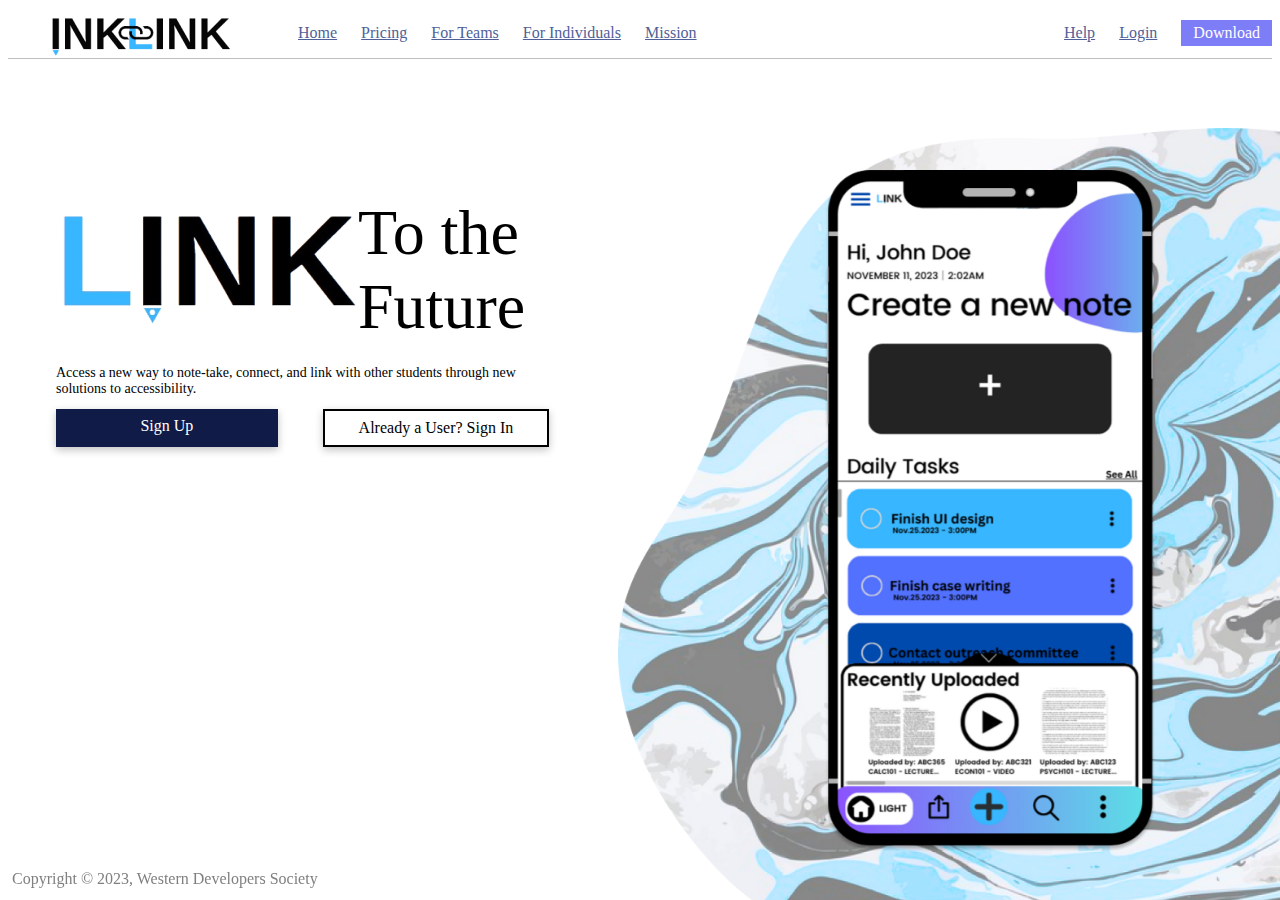
==== index.html @ 26439f78 "Init commit" ====
<!DOCTYPE html>
<html lang="en">
  <head>
    <meta charset="UTF-8">
    <meta name="viewport" content="width=device-width, initial-scale=1.0">
    <meta http-equiv="X-UA-Compatible" content="ie=edge">
    <title>InkLink</title>
    <link rel="stylesheet" href="./style.css">
    <link rel="icon" href="assets/link.png" type="image/x-icon">
  </head>
  <body>
    <main>
        <div class="navbar">
          <div class="pages">
            <img src="assets/logo.png" alt="logo">
            <a href="index.html">Home</a>
            <a href="pricing.html">Pricing</a>
            <a href="teams.html">For Teams</a>
            <a href="individuals.html">For Individuals</a>
            <a href="mission.html">Mission</a>
          </div>
          <div class="general">
            <a href="help.html">Help</a>
            <a href="login.html">Login</a>
            <a href="download.html" class="btn">Download</a>
          </div>
        </div>
        <div class="main">
            <div class="head">
              <div class="title">
                <img src="assets/link.png" />
                <span class="title">To the Future</span>
              </div>
              <div class="description">
                Access a new way to note-take, connect, and link with other students through new solutions to accessibility. 
              </div>
              <div class="actions">
                <a href="register.html" class="signup">Sign Up</a>
                <a href="login.html" class="signin">Already a User? Sign In</a>
              </div>
            </div>
            <img src="assets/phone-demo.png" class="phone" />
            <img src="assets/splash-img.png" class="splash" />
        </div>
        <span class="copy">Copyright © 2023, Western Developers Society</div>
    </main>
	<script src="script.js"></script>
  </body>
</html>
---- style.css ----
body {
    --btn-primary: #7D7DF7;
    --border: #C0BFBF;
    --link-color: #505F98;
    --btn-primary-dark: #111b47;
    --btn-secondary: transparent;
}

.navbar {
    display: flex;
    justify-content: space-between;
    border-bottom: 1px solid var(--border);
}

.navbar a {
    color: var(--link-color);
}

.pages {
    display: flex;
    justify-content: flex-start;
    width: 60%;
    align-items: center;
    gap: 24px;
}

.general {
    width: 40%;
    display: flex;
    justify-content: flex-end;
    align-items: center;
    gap: 24px;
}

.head {
    margin: 128px 0 0 48px;
    width: calc(100% - 648px);
    display: flex;
    flex-direction: column;
    justify-content: flex-start;
    align-items: flex-start;
    gap: 12px;
}

.title {
    display: flex;
    justify-content: flex-start;
    align-items: center;
}

.title > .title {
    font-size: 64px;
    font-family: 'Roboto';
}

.title > img {
    margin: -12px 0;
}

.description {
    width: 80%;
    display: inline;
    font-size: 14px;
    font-family: 'Roboto';
}

.actions {
    width: 80%;
    display: flex;
    justify-content: space-between;
    z-index: 10;
}

.actions > a {
    padding: 8px 0;
    width: 45%;
    font-size: 16px;
    box-shadow: rgba(0, 0, 0, 0.24) 0px 3px 8px;
    text-decoration: none;
    text-align: center;
}

.signup {
    background-color: var(--btn-primary-dark);
    color: white;
    border: none;
}

.signin {
    background-color: var(--btn-secondary);
    color: black;
    border: 2px solid black;
}

.splash {
    position: fixed;
    bottom: 0;
    right: 0;
    height: calc(100vh - 128px);
}

.phone {
    z-index: 10;
    position: fixed;
    bottom: 48px;
    right: 124px;
    height: calc(90vh - 128px);
}

.btn {
    text-decoration: none;
    background-color: var(--btn-primary);
    padding: 4px 12px;
    color: white !important;
}

.copy {
    position: fixed;
    bottom: 12px;
    left: 12px;
    color: grey;
}

.login_form {
    margin: 64px auto;
    width: 50vh;
    max-width: 600px;
    display: flex;
    flex-direction: column;
    gap: 24px;
    align-items: center;
}

.login_form > input {
    width: 100%;
    height: 64px;
    text-align: center;
    font-size: 24px;
    cursor: pointer;
}

.notes_main {
    display: flex;
    height: calc(100vh - 67px);
}

.sidebar {
    height: calc(100% - 48px);
    width: 20%;
    border-right: 1px solid var(--border);
    padding: 24px;
}

.sidebar > .top {
    font-size: 16px;
    display: flex;
    justify-content: space-between;
    font-weight: bold;
    font-family: 'Roboto';
    border-bottom: 1px solid var(--border);
    padding-bottom: 16px;
}

.notes {
    width: 80%;
    height: 100%;
    background-image: linear-gradient(0deg, var(--border) 5%, #ffffff 5%, #ffffff 100%);
    background-size: 28.28px 28.28px;
}

.writing {
    resize: none;
    background: transparent;
    width: 90%;
    margin: 0 0 0 10%;
    height: calc(100% - 2px);
    border: none;
    border-left: 1px solid red;
    outline: none;
    line-height: 28.28px;
    font-size: 20px;
}

.files {
    display: flex;
    flex-direction: column;
    justify-content: flex-start;
    gap: 12px;
    align-items: center;
    padding: 12px 0;
}

.files > button {
    width: 80%;
    height: 28px;
    font-size: 20px;
}
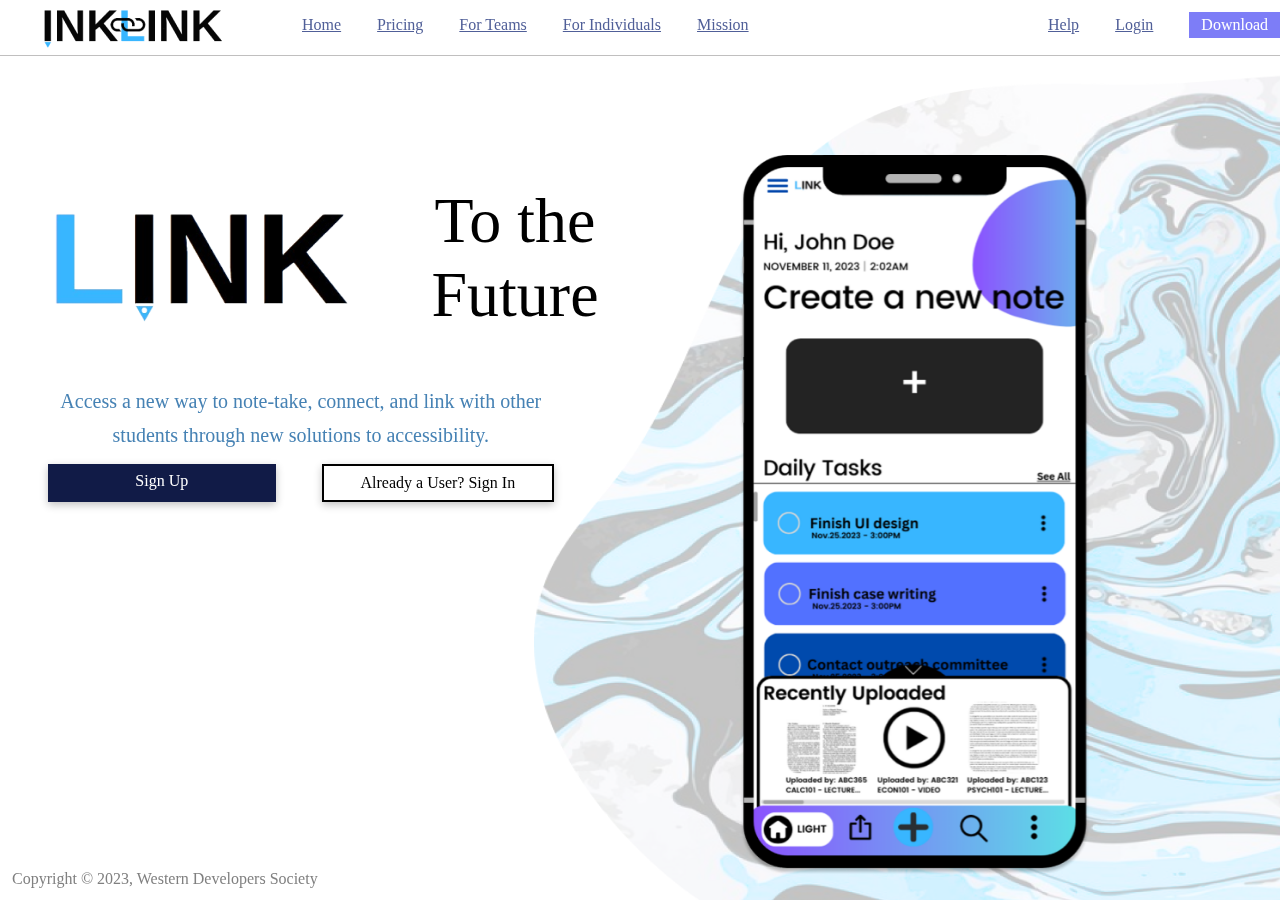
==== commit e0461c00: "more" ====
--- a/index.html
+++ b/index.html
@@ -45,5 +45,46 @@
         <span class="copy">Copyright © 2023, Western Developers Society</div>
     </main>
 	<script src="script.js"></script>
+  <script>
+    // Your existing code goes here
+
+    let msg = new SpeechSynthesisUtterance();
+    let voices = speechSynthesis.getVoices();
+    msg.voice = voices[0];
+    let isTextSpoken = false;
+
+    document.addEventListener('keydown', (e) => {
+        if (e.key === 'Enter' && window.getSelection().toString() !== '' && !isTextSpoken) {
+            let selectedText = window.getSelection().toString();
+            let range = window.getSelection().getRangeAt(0);
+            
+            // Create a unique identifier for the mark element
+            let uniqueId = 'highlight_' + Date.now();
+            
+            // Create a mark element with a unique class
+            let mark = document.createElement('mark');
+            mark.className = 'custom-highlight';
+            mark.id = uniqueId;
+            mark.appendChild(range.extractContents());
+            range.insertNode(mark);
+
+            // Speak the selected text
+            msg.text = selectedText;
+            speechSynthesis.speak(msg);
+
+            isTextSpoken = true;
+
+            msg.addEventListener('end', () => {
+                // Remove the mark element after speech
+                let highlightedElement = document.getElementById(uniqueId);
+                if (highlightedElement) {
+                    highlightedElement.outerHTML = highlightedElement.innerHTML;
+                }
+                isTextSpoken = false;
+            });
+        }
+    });
+  </script>
+
   </body>
 </html>--- a/style.css
+++ b/style.css
@@ -4,32 +4,83 @@
     --link-color: #505F98;
     --btn-primary-dark: #111b47;
     --btn-secondary: transparent;
-}
+    margin: 0;
+    padding: 0;
+}
+
 
 .navbar {
     display: flex;
     justify-content: space-between;
     border-bottom: 1px solid var(--border);
+    padding-bottom: 5px;
 }
 
 .navbar a {
     color: var(--link-color);
 }
 
+.navbar2 {
+    display: flex;
+    justify-content: space-between;
+    align-items: center;
+    background-color: black; /* Dark background color */
+    padding: 10px 20px; /* Adjust padding as needed */
+    box-shadow: 0px 2px 5px rgba(0, 0, 0, 0.1); /* Optional: Box shadow for a subtle lift */
+    position: relative;
+    width: 100%; /* Make sure the navbar spans the entire width */
+    box-sizing: border-box; /* Include padding and border in element's total width and height */
+}
+
 .pages {
     display: flex;
     justify-content: flex-start;
     width: 60%;
     align-items: center;
-    gap: 24px;
-}
+    gap: 36px;
+    font-family:'Roboto';
+}
+
+.pages2 {
+    display: flex;
+    gap: 20px;
+    font-family:'Roboto';
+}
+
+.pages2 a {
+    color: #ffffff; /* White text color */
+    text-decoration: none;
+    font-size: 16px; /* Adjust font size as needed */
+}
+.pages2 img {
+    max-height: 24px; /* Limit the height of images */
+}
+
 
 .general {
     width: 40%;
     display: flex;
     justify-content: flex-end;
     align-items: center;
-    gap: 24px;
+    gap: 36px;
+}
+
+.general2 {
+    width: 40%;
+    display: flex;
+    justify-content: flex-end;
+    align-items: center;
+    gap: 10px;
+}
+
+.general2 a {
+    color: #ffffff; /* White text color */
+    text-decoration: none;
+    font-size: 16px; /* Adjust font size as needed */
+}
+
+.general2 img {
+    max-height: 24px; /* Limit the height of images */
 }
 
 .head {
@@ -42,26 +93,36 @@
     gap: 12px;
 }
 
+
 .title {
     display: flex;
     justify-content: flex-start;
     align-items: center;
+    margin-bottom: 20px;
 }
 
 .title > .title {
     font-size: 64px;
-    font-family: 'Roboto';
-}
-
+    font-family: "Roboto";
+}
+
+.title > .title2 {
+    font-size: 48px;
+    font-family: "Roboto";
+
+}
 .title > img {
-    margin: -12px 0;
+    margin: -84px 0;
+
 }
 
 .description {
     width: 80%;
+    color:steelblue;
     display: inline;
-    font-size: 14px;
-    font-family: 'Roboto';
+    font-size: 20px;
+    font-family:'Roboto';
+    line-height: 1.7;
 }
 
 .actions {
@@ -84,27 +145,34 @@
     background-color: var(--btn-primary-dark);
     color: white;
     border: none;
+    font-family:'Roboto';
+    align-items: center;
 }
 
 .signin {
     background-color: var(--btn-secondary);
     color: black;
     border: 2px solid black;
+    font-family: 'Roboto';
+    align-items: center;
 }
 
 .splash {
     position: fixed;
-    bottom: 0;
-    right: 0;
-    height: calc(100vh - 128px);
+    bottom: -10px;
+    right: -150px;
+    height: 93%;
+    width: 70%;
+    z-index: -5;
+    opacity: 0.5;
 }
 
 .phone {
     z-index: 10;
     position: fixed;
-    bottom: 48px;
-    right: 124px;
-    height: calc(90vh - 128px);
+    bottom: 25px;
+    right: 190px;
+    height: 80%;
 }
 
 .btn {
@@ -145,29 +213,58 @@
 }
 
 .sidebar {
-    height: calc(100% - 48px);
+    height: 100vh;
     width: 20%;
-    border-right: 1px solid var(--border);
-    padding: 24px;
-}
-
-.sidebar > .top {
-    font-size: 16px;
-    display: flex;
-    justify-content: space-between;
-    font-weight: bold;
-    font-family: 'Roboto';
-    border-bottom: 1px solid var(--border);
-    padding-bottom: 16px;
-}
-
+    background-color: white;
+    padding-top: 20px;
+    color: black;
+    display: flex;
+    flex-direction: column;
+    align-items: center;
+}
+
+.top-section {
+    width: 305px;
+    height: 49px;
+    flex-shrink: 0;
+    display: flex;
+    flex-direction: column;
+    align-items: center;
+    margin-bottom: 20px;
+
+}
+
+.top-section img {
+    width: 30px; /* Adjust the size of the file image */
+    margin-right: 10px;
+    align-items: center;
+}
+
+.files-section,
+.folders-section {
+    width: 100%;
+    padding: 10px;
+    box-sizing: border-box;
+}
 .notes {
     width: 80%;
     height: 100%;
     background-image: linear-gradient(0deg, var(--border) 5%, #ffffff 5%, #ffffff 100%);
     background-size: 28.28px 28.28px;
-}
-
+    position: relative;
+}
+
+.add-button {
+    cursor: pointer;
+    color: blue;
+    text-decoration: underline;
+}
+
+.tts {
+    position: absolute;
+    top: 10px; 
+    right: 10px;
+}
 .writing {
     resize: none;
     background: transparent;
@@ -194,4 +291,251 @@
     width: 80%;
     height: 28px;
     font-size: 20px;
+}
+
+.search-container {
+    float: right;
+    margin-right: 20px; /* Adjust the margin as needed */
+}
+
+.search-bar {
+    padding: 10px;
+    border: none;
+    border-radius: 5px;
+    margin-right: 5px;
+}
+
+.upload-btn {
+    padding: 10px;
+    background-color: #4CAF50; /* Green background color */
+    color: white;
+    border: none;
+    border-radius: 5px;
+    cursor: pointer;
+}
+
+.upload-btn:hover {
+    background-color: #45a049; /* Darker green on hover */
+}
+
+.main {
+    text-align: center;
+}
+.head2 {
+    margin: 64px 0 0 0;
+}
+  
+.pricing-container {
+    display: flex;
+    justify-content: center;
+    margin-top: 60px;
+    background-color: #f2f2f2; /* Light grey background */
+    padding: 20px; /* Adjust as needed */
+    border-radius: 10px; /* Optional: Rounded corners */
+    width: 70%;
+}
+
+.pricing-plan {
+    width: 45%;
+    padding: 100px;
+    background-color: white;
+    margin: 0 10px; /* Adjust spacing between boxes */
+    border-radius: 8px; /* Optional: Rounded corners */
+    box-shadow: 0 0 10px rgba(0, 0, 0, 0.1); /* Optional: Box shadow for a subtle lift */
+    line-height: 2;
+}
+
+.pricing-plan h2 {
+    color: #000;
+    text-align: center;
+    font-feature-settings: 'clig' off, 'liga' off;
+    font-family: Roboto;
+    font-size: 36px;
+    font-style: normal;
+    font-weight: 700;
+    line-height: 66px; /* 183.333% */
+    letter-spacing: 1px;
+  }
+  
+.pricing-plan h3 {
+    color: #7B7B7B;
+    text-align: center;
+    font-feature-settings: 'clig' off, 'liga' off;
+    font-family: Roboto;
+    font-size: 32px;
+    font-style: normal;
+    font-weight: 500;
+    line-height: 66px; /* 206.25% */
+    letter-spacing: 1px;
+  }
+  
+.pricing-plan ul {
+    list-style-type: none;
+    padding: 0;
+    margin-top: 20px;
+  }
+  
+.pricing-plan li {
+    color: var(--colour-main-blue-500, #505F98);
+    font-feature-settings: 'clig' off, 'liga' off;
+    font-family: Roboto;
+    font-size: 110%;
+    font-style: normal;
+    font-weight: 400;
+    margin-bottom: 12px; /* Increase margin between list items */
+    display: flex;
+    align-items: center;
+    font-family:'Roboto';
+  }
+  
+.pricing-plan li img {
+    margin-right: 20px;
+  }
+
+.pricing-plan a {
+    color: #333; 
+    font-family:'Roboto';
+}
+/* Style for hiding the radio buttons initially */
+.radio-group {
+    display: none;
+}
+
+/* Style for the label to resemble a button */
+label {
+    cursor: pointer;
+    padding: 10px;
+    background-color: #3498db;
+    color: #fff;
+    border-radius: 5px;
+}
+.pricing-plan a {
+    display: block;
+    margin-top: 50px;
+    padding: 15px;
+    background-color:#111b47;
+    color: white;
+    text-decoration: none;
+    border-radius: 5px;
+    font-family:'Roboto';
+
+}
+
+.highlight-box {
+    background-color: #AEE2FF; 
+    padding: 10px;
+    margin: 10px 0; /* Adjust margin as needed */
+    border-radius: 15px;
+    position: absolute;
+    left: -5px; 
+    top: 80px; 
+}
+
+.highlight-box span {
+    color: #000;
+    text-align: center;
+    font-family: 'Roboto';
+    font-size: 40px;
+    font-style: normal;
+    font-weight: 700;
+    line-height: normal;
+}
+
+.action-boxes {
+    display: flex;
+    gap: 10px; /* Adjust the gap between boxes */
+    margin-top: 175px; /* Adjust margin as needed */
+}
+
+.upload-btn {
+    display: flex;
+    align-items: center; /* Align items vertically */
+    padding: 10px;
+    border: none;
+    cursor: pointer;
+    border-radius: 20px;
+    background: linear-gradient(0deg, #82C3FF 0%, #82C3FF 100%), linear-gradient(0deg, #82C3FF 0%, #82C3FF 100%), #82C3FF;
+    width: 675px;
+    height: 59.555px;
+    flex-shrink: 0;
+    font-size: 20px;
+    text-align: center;
+    justify-content: center;
+    color: black;
+}
+
+.upload-btn img {
+    margin-right: 10px; /* Adjust margin as needed */
+    width: 20px; /* Adjust width as needed */
+    height: auto; /* Maintain aspect ratio */
+}
+
+
+
+.search-container {
+    display: flex;
+    border-radius: 20px;
+   
+}
+
+.search-bar {
+    padding: 10px;
+    cursor: pointer;
+    border-radius: 20px;
+    background: #F1F1F1;
+    width: 675px;
+    height: 39.555px;
+    flex-shrink: 0;
+    text-align: center;
+    font-size: 20px;
+
+}
+
+.directory-display {
+    display: flex;
+    flex-wrap: wrap; /* Allow items to wrap to the next line */
+    gap: 10px; /* Add some space between items */
+}
+
+.listing {
+    display: flex;
+    flex-direction: column; /* Stack items vertically */
+    align-items: center; /* Center items horizontally */
+    padding: 40px; /* Add padding for better spacing */
+    border-radius: 10px; /* Add border-radius for rounded corners */
+}
+
+.file-img {
+    width: 90px; /* Adjust the size of the image */
+    height: 100px;
+    margin-bottom: 5px; /* Add some space between the image and text */
+}
+
+.listing-span {
+    font-size: 40px; /* Adjust font size if needed */
+}
+
+footer {
+    color: grey; /* Set text color for the footer */
+    padding: 10px; /* Add padding to the footer */
+    position: fixed;
+    bottom: 12px;
+    left: 12px;
+    
+}
+
+.footer-content {
+    display: flex;
+    align-items: center; /* Align items vertically */
+    color: grey;
+}
+
+.footer-content img {
+    width: 30px; /* Adjust the width of the image */
+    margin-right: 10px; /* Add space between the image and text */
+}
+
+.highlighted-text {
+    background-color: yellow;
+    /* Add any additional styles you want for the highlighted text */
 }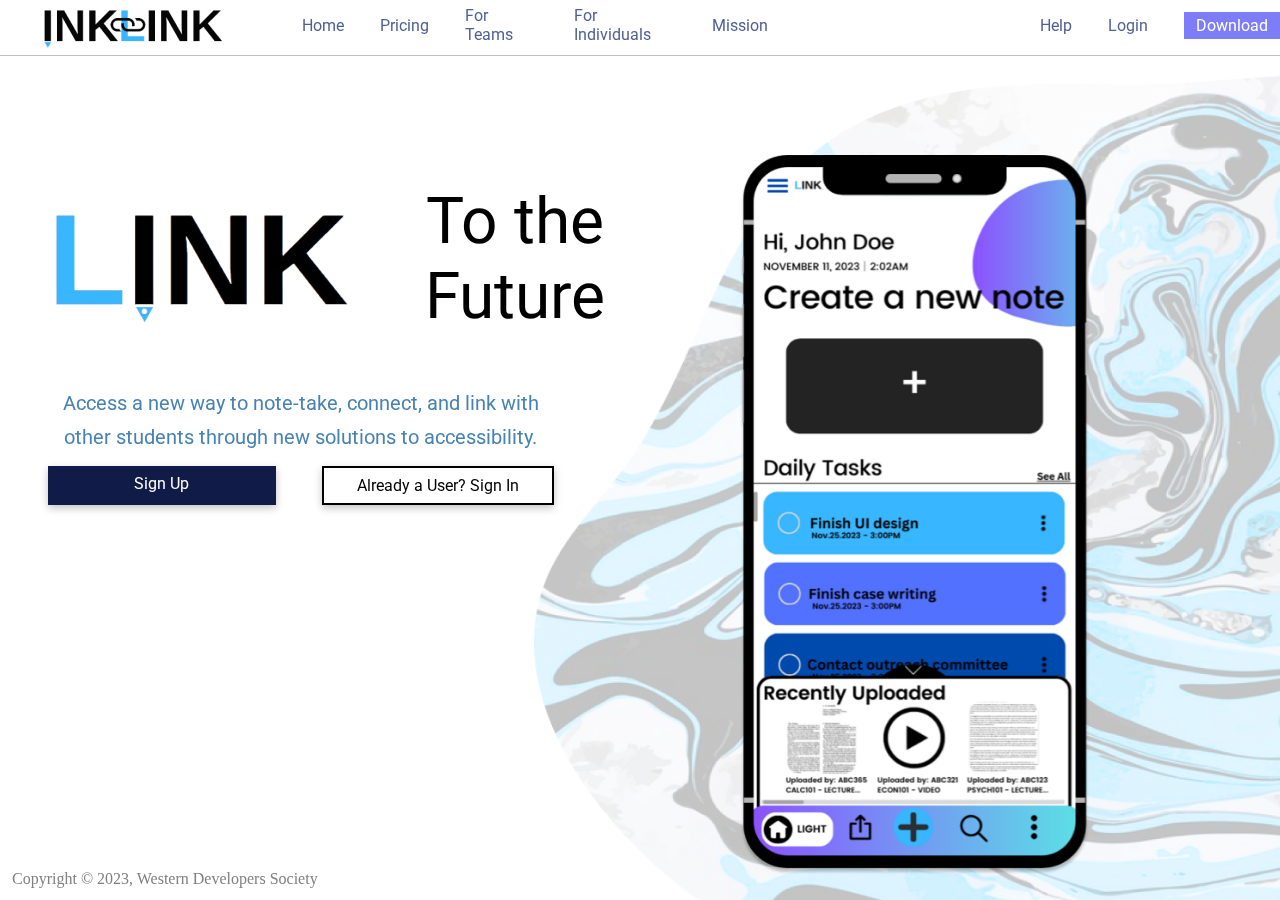
==== commit eb32d3d7: "Push" ====
--- a/index.html
+++ b/index.html
@@ -6,6 +6,9 @@
     <meta http-equiv="X-UA-Compatible" content="ie=edge">
     <title>InkLink</title>
     <link rel="stylesheet" href="./style.css">
+    <link rel="preconnect" href="https://fonts.googleapis.com">
+<link rel="preconnect" href="https://fonts.gstatic.com" crossorigin>
+<link href="https://fonts.googleapis.com/css2?family=Roboto:wght@400;500;700&display=swap" rel="stylesheet">
     <link rel="icon" href="assets/link.png" type="image/x-icon">
   </head>
   <body>
@@ -45,46 +48,5 @@
         <span class="copy">Copyright © 2023, Western Developers Society</div>
     </main>
 	<script src="script.js"></script>
-  <script>
-    // Your existing code goes here
-
-    let msg = new SpeechSynthesisUtterance();
-    let voices = speechSynthesis.getVoices();
-    msg.voice = voices[0];
-    let isTextSpoken = false;
-
-    document.addEventListener('keydown', (e) => {
-        if (e.key === 'Enter' && window.getSelection().toString() !== '' && !isTextSpoken) {
-            let selectedText = window.getSelection().toString();
-            let range = window.getSelection().getRangeAt(0);
-            
-            // Create a unique identifier for the mark element
-            let uniqueId = 'highlight_' + Date.now();
-            
-            // Create a mark element with a unique class
-            let mark = document.createElement('mark');
-            mark.className = 'custom-highlight';
-            mark.id = uniqueId;
-            mark.appendChild(range.extractContents());
-            range.insertNode(mark);
-
-            // Speak the selected text
-            msg.text = selectedText;
-            speechSynthesis.speak(msg);
-
-            isTextSpoken = true;
-
-            msg.addEventListener('end', () => {
-                // Remove the mark element after speech
-                let highlightedElement = document.getElementById(uniqueId);
-                if (highlightedElement) {
-                    highlightedElement.outerHTML = highlightedElement.innerHTML;
-                }
-                isTextSpoken = false;
-            });
-        }
-    });
-  </script>
-
   </body>
 </html>--- a/style.css
+++ b/style.css
@@ -18,6 +18,12 @@
 
 .navbar a {
     color: var(--link-color);
+    text-decoration: none;
+}
+
+  
+.navBar a.current {
+    text-decoration: underline;
 }
 
 .navbar2 {
@@ -38,13 +44,13 @@
     width: 60%;
     align-items: center;
     gap: 36px;
-    font-family:'Roboto';
+    font-family: 'Roboto', sans-serif;
 }
 
 .pages2 {
     display: flex;
     gap: 20px;
-    font-family:'Roboto';
+    font-family: 'Roboto', sans-serif;
 }
 
 .pages2 a {
@@ -63,6 +69,7 @@
     justify-content: flex-end;
     align-items: center;
     gap: 36px;
+    font-family: 'Roboto', sans-serif;
 }
 
 .general2 {
@@ -99,6 +106,7 @@
     justify-content: flex-start;
     align-items: center;
     margin-bottom: 20px;
+    font-family: 'Roboto', sans-serif;
 }
 
 .title > .title {
@@ -121,7 +129,7 @@
     color:steelblue;
     display: inline;
     font-size: 20px;
-    font-family:'Roboto';
+    font-family: 'Roboto', sans-serif;
     line-height: 1.7;
 }
 
@@ -145,7 +153,7 @@
     background-color: var(--btn-primary-dark);
     color: white;
     border: none;
-    font-family:'Roboto';
+    font-family: 'Roboto', sans-serif;
     align-items: center;
 }
 
@@ -333,6 +341,7 @@
     padding: 20px; /* Adjust as needed */
     border-radius: 10px; /* Optional: Rounded corners */
     width: 70%;
+    height: 50%;
 }
 
 .pricing-plan {
@@ -385,7 +394,7 @@
     margin-bottom: 12px; /* Increase margin between list items */
     display: flex;
     align-items: center;
-    font-family:'Roboto';
+    font-family: 'Roboto', sans-serif;
   }
   
 .pricing-plan li img {
@@ -394,7 +403,7 @@
 
 .pricing-plan a {
     color: #333; 
-    font-family:'Roboto';
+    font-family: 'Roboto', sans-serif;
 }
 /* Style for hiding the radio buttons initially */
 .radio-group {
@@ -417,7 +426,7 @@
     color: white;
     text-decoration: none;
     border-radius: 5px;
-    font-family:'Roboto';
+    font-family: 'Roboto', sans-serif;
 
 }
 
@@ -447,6 +456,10 @@
     margin-top: 175px; /* Adjust margin as needed */
 }
 
+/* Hide the actual file input */
+#file-input {
+    display: none;
+}
 .upload-btn {
     display: flex;
     align-items: center; /* Align items vertically */
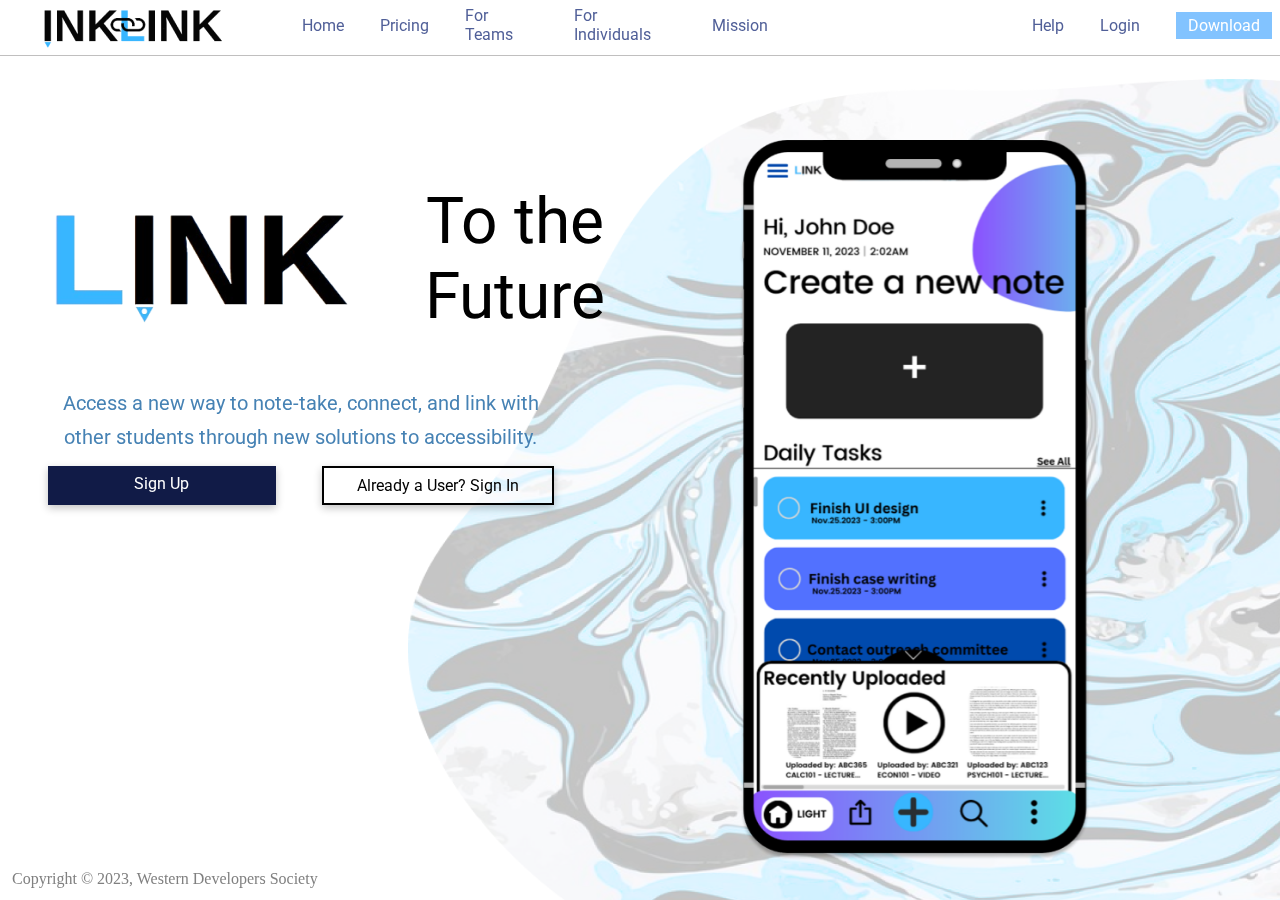
==== commit 0040eb1c: "Final Push" ====
--- a/index.html
+++ b/index.html
@@ -1,52 +1,55 @@
 <!DOCTYPE html>
 <html lang="en">
-  <head>
-    <meta charset="UTF-8">
-    <meta name="viewport" content="width=device-width, initial-scale=1.0">
-    <meta http-equiv="X-UA-Compatible" content="ie=edge">
-    <title>InkLink</title>
-    <link rel="stylesheet" href="./style.css">
-    <link rel="preconnect" href="https://fonts.googleapis.com">
-<link rel="preconnect" href="https://fonts.gstatic.com" crossorigin>
-<link href="https://fonts.googleapis.com/css2?family=Roboto:wght@400;500;700&display=swap" rel="stylesheet">
-    <link rel="icon" href="assets/link.png" type="image/x-icon">
-  </head>
-  <body>
-    <main>
-        <div class="navbar">
-          <div class="pages">
-            <img src="assets/logo.png" alt="logo">
-            <a href="index.html">Home</a>
-            <a href="pricing.html">Pricing</a>
-            <a href="teams.html">For Teams</a>
-            <a href="individuals.html">For Individuals</a>
-            <a href="mission.html">Mission</a>
-          </div>
-          <div class="general">
-            <a href="help.html">Help</a>
-            <a href="login.html">Login</a>
-            <a href="download.html" class="btn">Download</a>
-          </div>
+
+<head>
+  <meta charset="UTF-8">
+  <meta name="viewport" content="width=device-width, initial-scale=1.0">
+  <meta http-equiv="X-UA-Compatible" content="ie=edge">
+  <title>InkLink</title>
+  <link rel="stylesheet" href="./style.css">
+  <link rel="preconnect" href="https://fonts.googleapis.com">
+  <link rel="preconnect" href="https://fonts.gstatic.com" crossorigin>
+  <link href="https://fonts.googleapis.com/css2?family=Roboto:wght@400;500;700&display=swap" rel="stylesheet">
+  <link rel="icon" href="assets/link.png" type="image/x-icon">
+</head>
+
+<body>
+  <main>
+    <div class="navbar">
+      <div class="pages">
+        <img src="assets/logo.png" alt="logo">
+        <a href="index.html">Home</a>
+        <a href="pricing.html">Pricing</a>
+        <a href="teams.html">For Teams</a>
+        <a href="individuals.html">For Individuals</a>
+        <a href="mission.html">Mission</a>
+      </div>
+      <div class="general">
+        <a href="help.html">Help</a>
+        <a href="login.html">Login</a>
+        <a href="download.html" class="btn">Download</a>
+      </div>
+    </div>
+    <div class="main">
+      <div class="head">
+        <div class="title">
+          <img src="assets/link.png" />
+          <span class="title">To the Future</span>
         </div>
-        <div class="main">
-            <div class="head">
-              <div class="title">
-                <img src="assets/link.png" />
-                <span class="title">To the Future</span>
-              </div>
-              <div class="description">
-                Access a new way to note-take, connect, and link with other students through new solutions to accessibility. 
-              </div>
-              <div class="actions">
-                <a href="register.html" class="signup">Sign Up</a>
-                <a href="login.html" class="signin">Already a User? Sign In</a>
-              </div>
-            </div>
-            <img src="assets/phone-demo.png" class="phone" />
-            <img src="assets/splash-img.png" class="splash" />
+        <div class="description">
+          Access a new way to note-take, connect, and link with other students through new solutions to accessibility.
         </div>
-        <span class="copy">Copyright © 2023, Western Developers Society</div>
-    </main>
-	<script src="script.js"></script>
-  </body>
+        <div class="actions">
+          <a href="register.html" class="signup">Sign Up</a>
+          <a href="login.html" class="signin">Already a User? Sign In</a>
+        </div>
+      </div>
+      <img src="assets/phone-demo.png" class="phone" />
+      <img src="assets/splash-img.png" class="splash" />
+    </div>
+    <span class="copy">Copyright © 2023, Western Developers Society</div>
+  </main>
+  <script src="script.js"></script>
+</body>
+
 </html>--- a/style.css
+++ b/style.css
@@ -1,5 +1,5 @@
 body {
-    --btn-primary: #7D7DF7;
+    --btn-primary: #82C3FF;
     --border: #C0BFBF;
     --link-color: #505F98;
     --btn-primary-dark: #111b47;
@@ -21,7 +21,7 @@
     text-decoration: none;
 }
 
-  
+
 .navBar a.current {
     text-decoration: underline;
 }
@@ -30,12 +30,12 @@
     display: flex;
     justify-content: space-between;
     align-items: center;
-    background-color: black; /* Dark background color */
-    padding: 10px 20px; /* Adjust padding as needed */
-    box-shadow: 0px 2px 5px rgba(0, 0, 0, 0.1); /* Optional: Box shadow for a subtle lift */
+    background-color: black;
+    padding: 10px 20px;
+    box-shadow: 0px 2px 5px rgba(0, 0, 0, 0.1);
     position: relative;
-    width: 100%; /* Make sure the navbar spans the entire width */
-    box-sizing: border-box; /* Include padding and border in element's total width and height */
+    width: 100%;
+    box-sizing: border-box;
 }
 
 .pages {
@@ -49,17 +49,18 @@
 
 .pages2 {
     display: flex;
-    gap: 20px;
+    gap: 15px;
     font-family: 'Roboto', sans-serif;
 }
 
 .pages2 a {
-    color: #ffffff; /* White text color */
+    color: #ffffff;
     text-decoration: none;
-    font-size: 16px; /* Adjust font size as needed */
-}
+    font-size: 16px;
+}
+
 .pages2 img {
-    max-height: 24px; /* Limit the height of images */
+    max-height: 24px;
 }
 
 
@@ -77,17 +78,17 @@
     display: flex;
     justify-content: flex-end;
     align-items: center;
-    gap: 10px;
+    gap: 15px;
 }
 
 .general2 a {
-    color: #ffffff; /* White text color */
+    color: #ffffff;
     text-decoration: none;
-    font-size: 16px; /* Adjust font size as needed */
+    font-size: 16px;
 }
 
 .general2 img {
-    max-height: 24px; /* Limit the height of images */
+    max-height: 24px;
 }
 
 .head {
@@ -109,24 +110,25 @@
     font-family: 'Roboto', sans-serif;
 }
 
-.title > .title {
+.title>.title {
     font-size: 64px;
     font-family: "Roboto";
 }
 
-.title > .title2 {
+.title>.title2 {
     font-size: 48px;
     font-family: "Roboto";
 
 }
-.title > img {
+
+.title>img {
     margin: -84px 0;
 
 }
 
 .description {
     width: 80%;
-    color:steelblue;
+    color: steelblue;
     display: inline;
     font-size: 20px;
     font-family: 'Roboto', sans-serif;
@@ -140,7 +142,7 @@
     z-index: 10;
 }
 
-.actions > a {
+.actions>a {
     padding: 8px 0;
     width: 45%;
     font-size: 16px;
@@ -167,8 +169,8 @@
 
 .splash {
     position: fixed;
-    bottom: -10px;
-    right: -150px;
+    bottom: -1rem;
+    right: -1.5rem;
     height: 93%;
     width: 70%;
     z-index: -5;
@@ -176,9 +178,9 @@
 }
 
 .phone {
-    z-index: 10;
+    z-index: -4;
     position: fixed;
-    bottom: 25px;
+    bottom: 2.5rem;
     right: 190px;
     height: 80%;
 }
@@ -188,6 +190,7 @@
     background-color: var(--btn-primary);
     padding: 4px 12px;
     color: white !important;
+    margin-inline-end: 0.5rem;
 }
 
 .copy {
@@ -207,12 +210,63 @@
     align-items: center;
 }
 
-.login_form > input {
+.login_form>input {
     width: 100%;
     height: 64px;
     text-align: center;
     font-size: 24px;
     cursor: pointer;
+}
+
+.register-form {
+    margin: auto;
+    margin-top: 120px;
+    width: 80%;
+    max-width: 400px;
+    display: flex;
+    flex-direction: column;
+    gap: 24px;
+    align-items: center;
+}
+
+.register-form input {
+    width: 100%;
+    height: 40px;
+    text-align: center;
+    font-size: 16px;
+    border: 1px solid #ccc;
+    border-radius: 5px;
+    outline: none;
+}
+
+.emptydir {
+    font-family: 'Roboto', sans-serif;
+    position: absolute;
+    top: 50%;
+    left: 50%;
+    transform: translate(-50%, -50%);
+}
+
+.span-container {
+
+    display: flex;
+    justify-content: center;
+    align-items: center;
+    height: 100vh;
+
+}
+
+::placeholder {
+    text-align: left;
+    font: 1em sans-serif;
+}
+
+.register-form input[type="submit"] {
+    cursor: pointer;
+    background-color: #111b47;
+    color: white;
+    border: none;
+    border-radius: 5px;
 }
 
 .notes_main {
@@ -243,7 +297,7 @@
 }
 
 .top-section img {
-    width: 30px; /* Adjust the size of the file image */
+    width: 30px;
     margin-right: 10px;
     align-items: center;
 }
@@ -254,8 +308,9 @@
     padding: 10px;
     box-sizing: border-box;
 }
+
 .notes {
-    width: 80%;
+    width: 100%;
     height: 100%;
     background-image: linear-gradient(0deg, var(--border) 5%, #ffffff 5%, #ffffff 100%);
     background-size: 28.28px 28.28px;
@@ -270,9 +325,10 @@
 
 .tts {
     position: absolute;
-    top: 10px; 
+    top: 10px;
     right: 10px;
 }
+
 .writing {
     resize: none;
     background: transparent;
@@ -295,7 +351,7 @@
     padding: 12px 0;
 }
 
-.files > button {
+.files>button {
     width: 80%;
     height: 28px;
     font-size: 20px;
@@ -303,7 +359,7 @@
 
 .search-container {
     float: right;
-    margin-right: 20px; /* Adjust the margin as needed */
+    margin-right: 20px;
 }
 
 .search-bar {
@@ -313,9 +369,13 @@
     margin-right: 5px;
 }
 
+.search-bar input {
+    text-align: left;
+}
+
 .upload-btn {
     padding: 10px;
-    background-color: #4CAF50; /* Green background color */
+    background-color: #4CAF50;
     color: white;
     border: none;
     border-radius: 5px;
@@ -323,34 +383,39 @@
 }
 
 .upload-btn:hover {
-    background-color: #45a049; /* Darker green on hover */
+    background-color: #45a049;
 }
 
 .main {
     text-align: center;
 }
+
 .head2 {
     margin: 64px 0 0 0;
 }
-  
+
 .pricing-container {
+    margin-inline-start: 3rem;
     display: flex;
     justify-content: center;
     margin-top: 60px;
-    background-color: #f2f2f2; /* Light grey background */
-    padding: 20px; /* Adjust as needed */
-    border-radius: 10px; /* Optional: Rounded corners */
+    background-color: #f2f2f2;
+    padding: 20px;
+    border-radius: 10px;
+    background-color: #f2f2f2;
+    padding: 20px;
+    border-radius: 10px;
     width: 70%;
     height: 50%;
 }
 
 .pricing-plan {
-    width: 45%;
-    padding: 100px;
+    width: 30%;
+    padding: 60px;
     background-color: white;
-    margin: 0 10px; /* Adjust spacing between boxes */
-    border-radius: 8px; /* Optional: Rounded corners */
-    box-shadow: 0 0 10px rgba(0, 0, 0, 0.1); /* Optional: Box shadow for a subtle lift */
+    margin: 0 10px;
+    border-radius: 8px;
+    box-shadow: 0 0 10px rgba(0, 0, 0, 0.1);
     line-height: 2;
 }
 
@@ -362,10 +427,11 @@
     font-size: 36px;
     font-style: normal;
     font-weight: 700;
-    line-height: 66px; /* 183.333% */
+    line-height: 66px;
+
     letter-spacing: 1px;
-  }
-  
+}
+
 .pricing-plan h3 {
     color: #7B7B7B;
     text-align: center;
@@ -374,43 +440,45 @@
     font-size: 32px;
     font-style: normal;
     font-weight: 500;
-    line-height: 66px; /* 206.25% */
+    line-height: 66px;
+
     letter-spacing: 1px;
-  }
-  
+}
+
 .pricing-plan ul {
     list-style-type: none;
     padding: 0;
     margin-top: 20px;
-  }
-  
+}
+
 .pricing-plan li {
     color: var(--colour-main-blue-500, #505F98);
     font-feature-settings: 'clig' off, 'liga' off;
     font-family: Roboto;
     font-size: 110%;
+    gap: 10px;
     font-style: normal;
     font-weight: 400;
-    margin-bottom: 12px; /* Increase margin between list items */
-    display: flex;
-    align-items: center;
-    font-family: 'Roboto', sans-serif;
-  }
-  
+    margin-bottom: 12px;
+    display: flex;
+    align-items: center;
+    font-family: 'Roboto', sans-serif;
+}
+
 .pricing-plan li img {
     margin-right: 20px;
-  }
+}
 
 .pricing-plan a {
-    color: #333; 
-    font-family: 'Roboto', sans-serif;
-}
-/* Style for hiding the radio buttons initially */
+    color: #333;
+    font-family: 'Roboto', sans-serif;
+}
+
 .radio-group {
+    margin-top: 1rem;
     display: none;
 }
 
-/* Style for the label to resemble a button */
 label {
     cursor: pointer;
     padding: 10px;
@@ -418,11 +486,12 @@
     color: #fff;
     border-radius: 5px;
 }
+
 .pricing-plan a {
     display: block;
     margin-top: 50px;
     padding: 15px;
-    background-color:#111b47;
+    background-color: #111b47;
     color: white;
     text-decoration: none;
     border-radius: 5px;
@@ -430,14 +499,19 @@
 
 }
 
+input[type="radio"] {
+    display: none;
+}
+
 .highlight-box {
-    background-color: #AEE2FF; 
-    padding: 10px;
-    margin: 10px 0; /* Adjust margin as needed */
+    background-color: #AEE2FF;
+    padding: 10px;
+    margin: 10px 0;
+    margin-inline-start: 2rem;
     border-radius: 15px;
     position: absolute;
-    left: -5px; 
-    top: 80px; 
+    left: -5px;
+    top: 80px;
 }
 
 .highlight-box span {
@@ -452,17 +526,18 @@
 
 .action-boxes {
     display: flex;
-    gap: 10px; /* Adjust the gap between boxes */
-    margin-top: 175px; /* Adjust margin as needed */
-}
-
-/* Hide the actual file input */
+    gap: 10px;
+    align-content: center;
+    margin-top: 175px;
+}
+
 #file-input {
     display: none;
 }
+
 .upload-btn {
     display: flex;
-    align-items: center; /* Align items vertically */
+    align-items: center;
     padding: 10px;
     border: none;
     cursor: pointer;
@@ -478,9 +553,9 @@
 }
 
 .upload-btn img {
-    margin-right: 10px; /* Adjust margin as needed */
-    width: 20px; /* Adjust width as needed */
-    height: auto; /* Maintain aspect ratio */
+    margin-left: 10px;
+    width: 20px;
+    height: auto;
 }
 
 
@@ -488,67 +563,69 @@
 .search-container {
     display: flex;
     border-radius: 20px;
-   
+    align-self: center;
 }
 
 .search-bar {
     padding: 10px;
+    margin-inline-start: 2rem;
     cursor: pointer;
     border-radius: 20px;
     background: #F1F1F1;
-    width: 675px;
+    width: 45rem;
     height: 39.555px;
     flex-shrink: 0;
-    text-align: center;
+    text-align: left;
     font-size: 20px;
+    align-self: center;
 
 }
 
 .directory-display {
     display: flex;
-    flex-wrap: wrap; /* Allow items to wrap to the next line */
-    gap: 10px; /* Add some space between items */
+    flex-wrap: wrap;
+    gap: 10px;
 }
 
 .listing {
     display: flex;
-    flex-direction: column; /* Stack items vertically */
-    align-items: center; /* Center items horizontally */
-    padding: 40px; /* Add padding for better spacing */
-    border-radius: 10px; /* Add border-radius for rounded corners */
+    flex-direction: column;
+    align-items: center;
+    padding: 40px;
+    border-radius: 10px;
 }
 
 .file-img {
-    width: 90px; /* Adjust the size of the image */
-    height: 100px;
-    margin-bottom: 5px; /* Add some space between the image and text */
+    width: 177px;
+    height: 198px;
+    margin-bottom: 5px;
 }
 
 .listing-span {
-    font-size: 40px; /* Adjust font size if needed */
+    font-size: 12px;
+    font-family: 'Roboto', sans-serif;
 }
 
 footer {
-    color: grey; /* Set text color for the footer */
-    padding: 10px; /* Add padding to the footer */
+    color: grey;
+    padding: 10px;
     position: fixed;
     bottom: 12px;
     left: 12px;
-    
+
 }
 
 .footer-content {
     display: flex;
-    align-items: center; /* Align items vertically */
+    align-items: center;
     color: grey;
 }
 
 .footer-content img {
-    width: 30px; /* Adjust the width of the image */
-    margin-right: 10px; /* Add space between the image and text */
+    width: 150px;
+    margin-right: 1px;
 }
 
 .highlighted-text {
     background-color: yellow;
-    /* Add any additional styles you want for the highlighted text */
 }